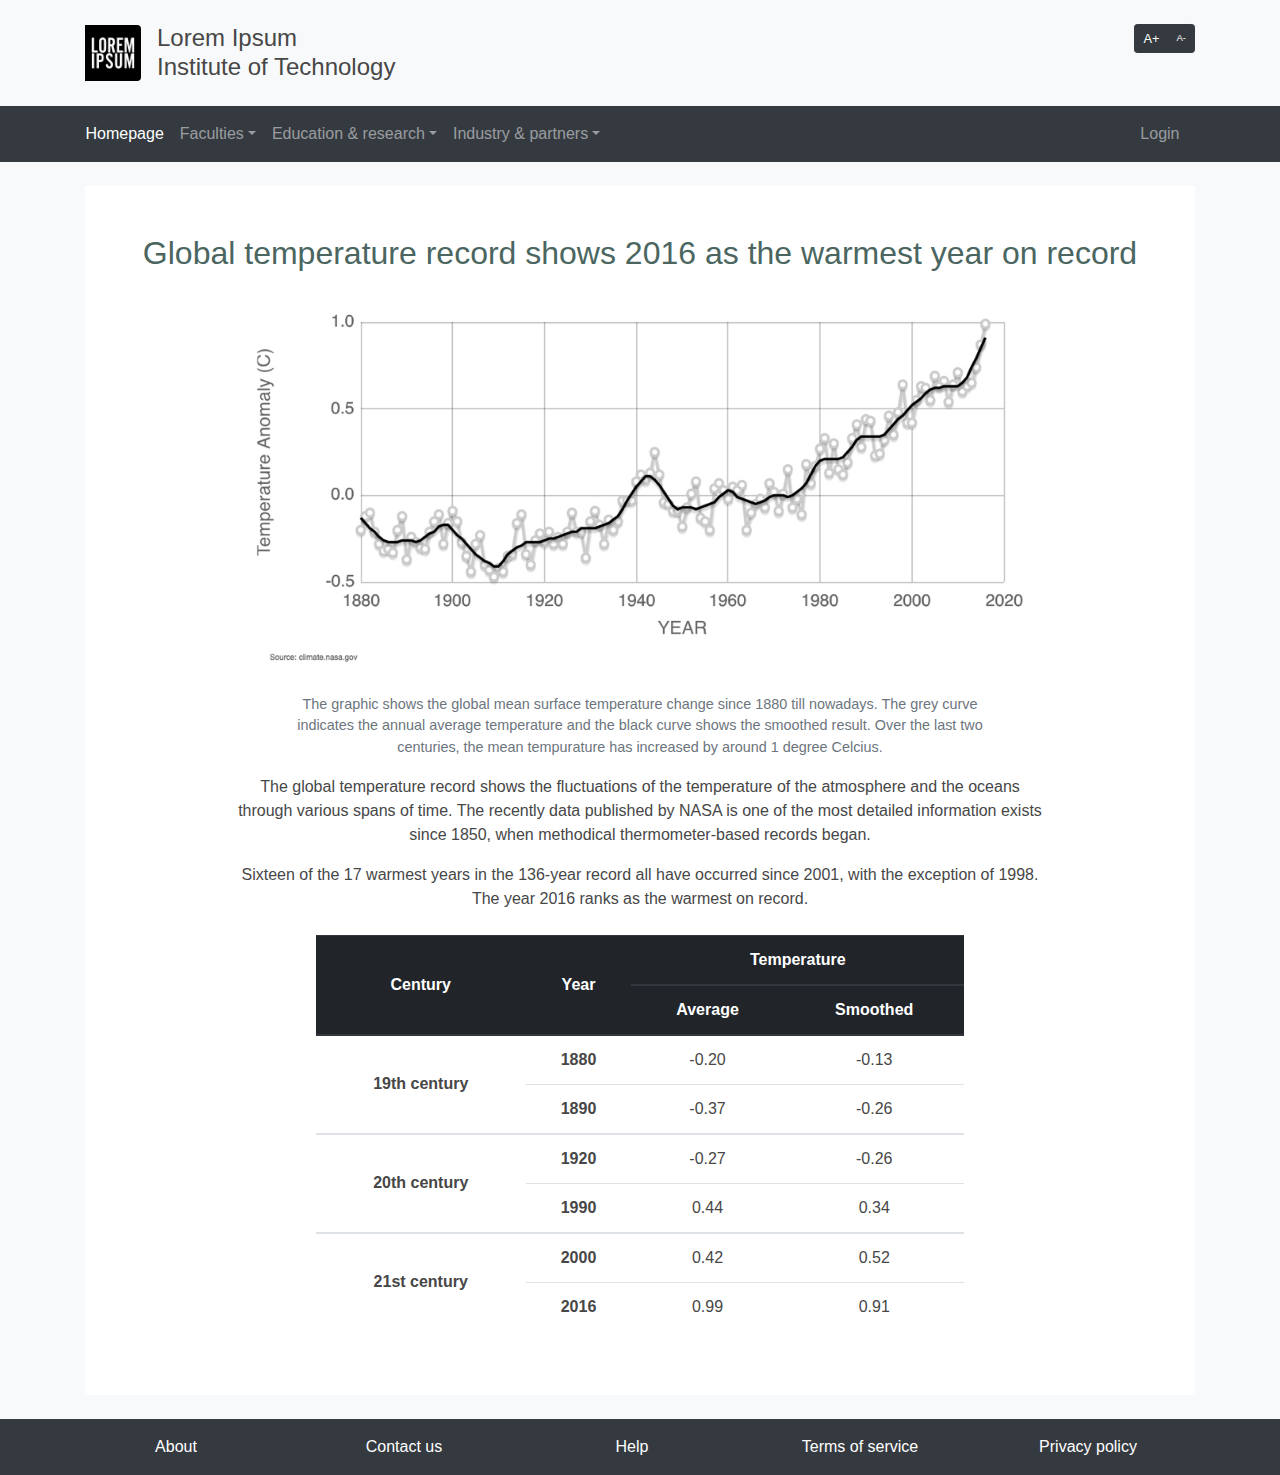
==== article.html @ 72063d02 "added the fixes for increase and decrease buttons to article, empty and index" ====
<!DOCTYPE html>
<html lang="en" id="root">

<head>
    <meta charset="UTF-8">
    <meta name="viewport" content="width=device-width, initial-scale=1, shrink-to-fit=no">
    <meta http-equiv="X-UA-Compatible" content="ie=edge">
    <title>Lorem Ipsum Institute of Technolgoy</title>
    <link href="./css/bootstrap.css" rel="stylesheet">
    <link href="./css/common.css" rel="stylesheet">
    <link href="./css/article.css" rel="stylesheet">
</head>

<body class="d-flex flex-column bg-light">
  <!--start of header section-->
  <header class="container-fluid d-none d-lg-block my-4 header" aria-label="Header of the website. Contains the logo image, name of the website and buttons for increasing and decreasing the font size.">
      <div class="container" role = "group">
        <div class="row no-gutters" role="group" >
          <!--start of the banner section-->
          <div class="col-8 media" role="banner" aria-label="A section with a logo and a heading.">
            <img role="img" alt="An image of a logo. White text Lorem ipsum on the black background."  class="align-self-center mr-3 rounded-right logo" src="./img/logo.jpg">
            <div role = "group" class="media-body align-self-center">
              <h1 aria-level="1" role = "heading" class="mb-0 title">
                Lorem Ipsum
                <br>Institute of Technology
              </h1>
            </div>
          </div>
          <!--end of the banner section-->
          <!--start of the buttons section-->
          <div role="group" class="col-4">
            <div role="group" class="btn-toolbar justify-content-end" >
              <div aria-label="A section with buttons to increase or decrease the font size" role = "group" class="btn-group btn-group-sm" >
                <button onclick="increase(this)" role = "button" aria-label="Button to increase the font size" class="btn btn-dark font-increase-button" id="font-increase-button">A+</button>
                <button onclick="decrease(this)" role = "button" aria-label="Button to decrease the font size" class="btn btn-dark font-decrease-button" id="font-decrease-button">A-</button>
              </div>
            </div>
          </div>
          <!--end of the buttons section-->
        </div>
      </div>
  </header>
  <!--end of header section-->
  <!-- Omnia's part-->
  <nav>
    <div class="container-fluid bg-dark nav" >
      <div class="container">
        <div class="navbar navbar-dark bg-dark navbar-expand-lg px-0">
          <div class="navbar-brand d-lg-none">
            <a class="nav-link" href="./index.html"><img class="rounded-right" src="./img/logo.jpg" width="40" height="40"></a>
          </div>
          <button class="navbar-toggler" type="button">
            <span class="navbar-toggler-icon"></span>
          </button>
          <div class="collapse navbar-collapse" id="nav-bar-content">
            <div class="navbar-nav mr-auto">
              <div class="nav-item">
                <a class="nav-link active" href="./index.html">Homepage</a>
              </div>
              <div class="nav-item dropdown">
                <a class="nav-link dropdown-toggle" href="#" id="nav-bar-faculties">Faculties</a>
                <div class="dropdown-menu">
                  <div>
                    <a class="dropdown-item" href="./empty.html?title=Applied+sciences">Applied sciences</a>
                  </div>
                  <div>
                    <a class="dropdown-item" href="./empty.html?title=Architecture+%26+planning">Architecture &amp; planning</a>
                  </div>
                  <div>
                    <a class="dropdown-item" href="./empty.html?title=Construction+%26+environment">Construction &amp; environment</a>
                  </div>
                  <div>
                    <a class="dropdown-item" href="./empty.html?title=Engineering">Engineering</a>
                  </div>
                  <div>
                    <a class="dropdown-item" href="./empty.html?title=Health+%26+social+sciences">Health &amp; social sciences</a>
                  </div>
                </div>
              </div>
              <div class="nav-item dropdown">
                <a class="nav-link dropdown-toggle" href="#" id="nav-bar-education">Education &amp; research</a>
                <div class="dropdown-menu">
                  <div>
                    <a class="dropdown-item" href="./empty.html?title=Bachelor">Bachelor</a>
                  </div>
                  <div>
                    <a class="dropdown-item" href="./empty.html?title=Master">Master</a>
                  </div>
                  <div>
                    <a class="dropdown-item" href="./empty.html?title=Continuing+education">Continuing education</a>
                  </div>
                  <div>
                    <a class="dropdown-item" href="./empty.html?title=Doctorate">Doctorate</a>
                  </div>
                </div>
              </div>
              <div class="nav-item dropdown">
                <a class="nav-link dropdown-toggle" href="#" id="nav-bar-industry">Industry &amp; partners</a>
                <div class="dropdown-menu">
                  <div>
                    <a class="dropdown-item" href="./empty.html?title=Public+relations">Public relations</a>
                  </div>
                  <div>
                    <a class="dropdown-item" href="./empty.html?title=Commercialization">Commercialization</a>
                  </div>
                  <div>
                    <a class="dropdown-item" href="./empty.html?title=Sponsors+%26+partners">Sponsors &amp; partners</a>
                  </div>
                </div>
              </div>
            </div>
            <div class="navbar-nav">
              <div class="nav-item">
                <a class="nav-link" href="./login.html">Login</a>
              </div>
            </div>
          </div>
        </div>
        <div class="d-lg-none">
          <div class="btn-toolbar justify-content-end">
            <div class="btn-group btn-group-sm">
              <button onclick="increase(this)" class="btn btn-dark text-white font-increase-button" id="font-increase-button-1" aria-label="Button for increasing font size">A+</button>
              <button onclick="decrease(this)" class="btn btn-dark text-white font-decrease-button" id="font-decrease-button-1" aria-label="Button for decreasing font size">A-</button>
            </div>
          </div>
        </div>
      </div>
    </div>
  </nav>


    <main role="main" aria-label="The main content of the article about the global temperature record" class="container mt-4 main" id="main">
        <div role="group" class="p-5 bg-white">
            <h1 aria-level="1" class="text-primary text-center mb-4 title">Global temperature record shows 2016 as the warmest year on record</h1>

            <figure role="group" aria-label="A section with an image and a caption of the image" class="text-center wrapper">
                <img src="./img/temperature.jpg" class="figure-img img-fluid"
                alt="Line chart of global average annual temperature">
                <figcaption>
                  <p aria-label="Image description (short)" class="figure-caption text-center px-5"> The graphic shows the global mean surface temperature change since 1880 till nowadays. The grey curve indicates
                      the annual average temperature and the black curve shows the smoothed result. Over the last two centuries,
                      the mean tempurature has increased by around 1 degree Celcius.</p>
                  <div aria-label="Image description (long)"<p> The global temperature record shows the fluctuations of the temperature of the atmosphere and the oceans through
                          various spans of time. The recently data published by NASA is one of the most detailed information exists
                          since 1850, when methodical thermometer-based records began.
                      </p>

                      <p>Sixteen of the 17 warmest years in the 136-year record all have occurred since 2001, with the exception of 1998.
                          The year 2016 ranks as the warmest on record.</p>
                  </div>
                  <div role="group" class="table-responsive mt-4 wrapper">
                          <table class="table text-center" aria-label="Values on the image in a table format">
                              <colgroup span="2"></colgroup>
                              <thead class="thead-dark">
                                  <tr>
                                      <th class="align-middle" rowspan="2" scope="col">Century</th>
                                      <th class="align-middle" rowspan="2" scope="col">Year</th>
                                      <th class="align-middle" colspan="2" scope="colgroup">Temperature</th>
                                  </tr>
                                  <tr>
                                      <th class="align-middle" scope="col">Average</th>
                                      <th class="align-middle" scope="col">Smoothed</th>
                                  </tr>
                              </thead>
                              <tbody>
                                  <tr>
                                      <th class="align-middle" rowspan="2" scope="rowgroup">19th century</th>
                                      <th scope="row">1880</th>
                                      <td>-0.20</td>
                                      <td>-0.13</td>
                                  </tr>
                                  <tr>
                                      <th scope="row">1890</th>
                                      <td>-0.37</td>
                                      <td>-0.26</td>
                                  </tr>
                              </tbody>
                              <tbody>
                                  <tr>
                                      <th class="align-middle" rowspan="2" scope="rowgroup">20th century</th>
                                      <th scope="row">1920</th>
                                      <td>-0.27</td>
                                      <td>-0.26</td>
                                  </tr>
                                  <tr>
                                      <th scope="row">1990</th>
                                      <td>0.44</td>
                                      <td>0.34</td>
                                  </tr>
                              </tbody>
                              <tbody>
                                  <tr>
                                      <th class="align-middle" rowspan="2" scope="rowgroup">21st century</th>
                                      <th scope="row">2000</th>
                                      <td>0.42</td>
                                      <td>0.52</td>
                                  </tr>
                                  <tr>
                                      <th scope="row">2016</th>
                                      <td>0.99</td>
                                      <td>0.91</td>
                                  </tr>
                              </tbody>
                          </table>
                      </div>
                </figcaption>
            </figure>
        </div>
    </main>

    <footer role ="contentinfo" aria-label="The footer of the website">
      <div class="container-fluid bg-dark mt-4 footer" role="group">
        <div class="container text-center py-3" role="group">
          <div class="row justify-content-around" role="group">
            <a role = "link" class="col-12 col-md mr-3 text-white" href="./empty.html?title=About">About</a>
            <a role = "link" class="col-12 col-md mr-3 text-white" href="./empty.html?title=Contact+us">Contact us</a>
            <a role = "link" class="col-12 col-md mr-3 text-white" href="./empty.html?title=Help">Help</a>
            <a role = "link" class="col-12 col-md mr-3 text-white" href="./empty.html?title=Terms+of+services">Terms of service</a>
            <a role = "link" class="col-12 col-md mr-3 text-white" href="./empty.html?title=Privacy+policy">Privacy policy</a>
          </div>
        </div>
      </div>
    </footer>

    <script type="text/javascript" src="./js/jquery.js"></script>
    <script type="text/javascript" src="./js/popper.js"></script>
    <script type="text/javascript" src="./js/bootstrap.js"></script>
    <script type="text/javascript" src="./js/common.js"></script>
    <script type="text/javascript" src="./js/article.js"></script>
</body>

</html>
---- css/common.css ----
html {
    font-size: 1rem
}

body,
html {
    height: 100%
}

body a,
body div,
body p {
    color: #474747
}

body a:hover {
    color: #121212
}

ul {
  list-style-type : none;
  padding: 0;
}

.title {
    font-size: 2rem;
    font-weight: 100
}

.subtitle {
    font-size: 1.2rem
}

.header .logo {
    height: 3.5rem;
    width: 3.5rem
}

.header .title {
    font-size: 1.5rem;
    line-height: 1.8rem
}

.header .font-increase-button,
.nav .font-increase-button {
    font-size: .8rem
}

.header .font-decrease-button,
.nav .font-decrease-button {
    font-size: .6rem
}

.footer,
.header,
.nav {
    flex: 0 0 auto
}

.main {
    flex: 1 0 auto
}
h2 {
  font-size: 1.05rem;
}
---- css/article.css ----
.main .wrapper {
    margin: auto;
    width: 80%
}
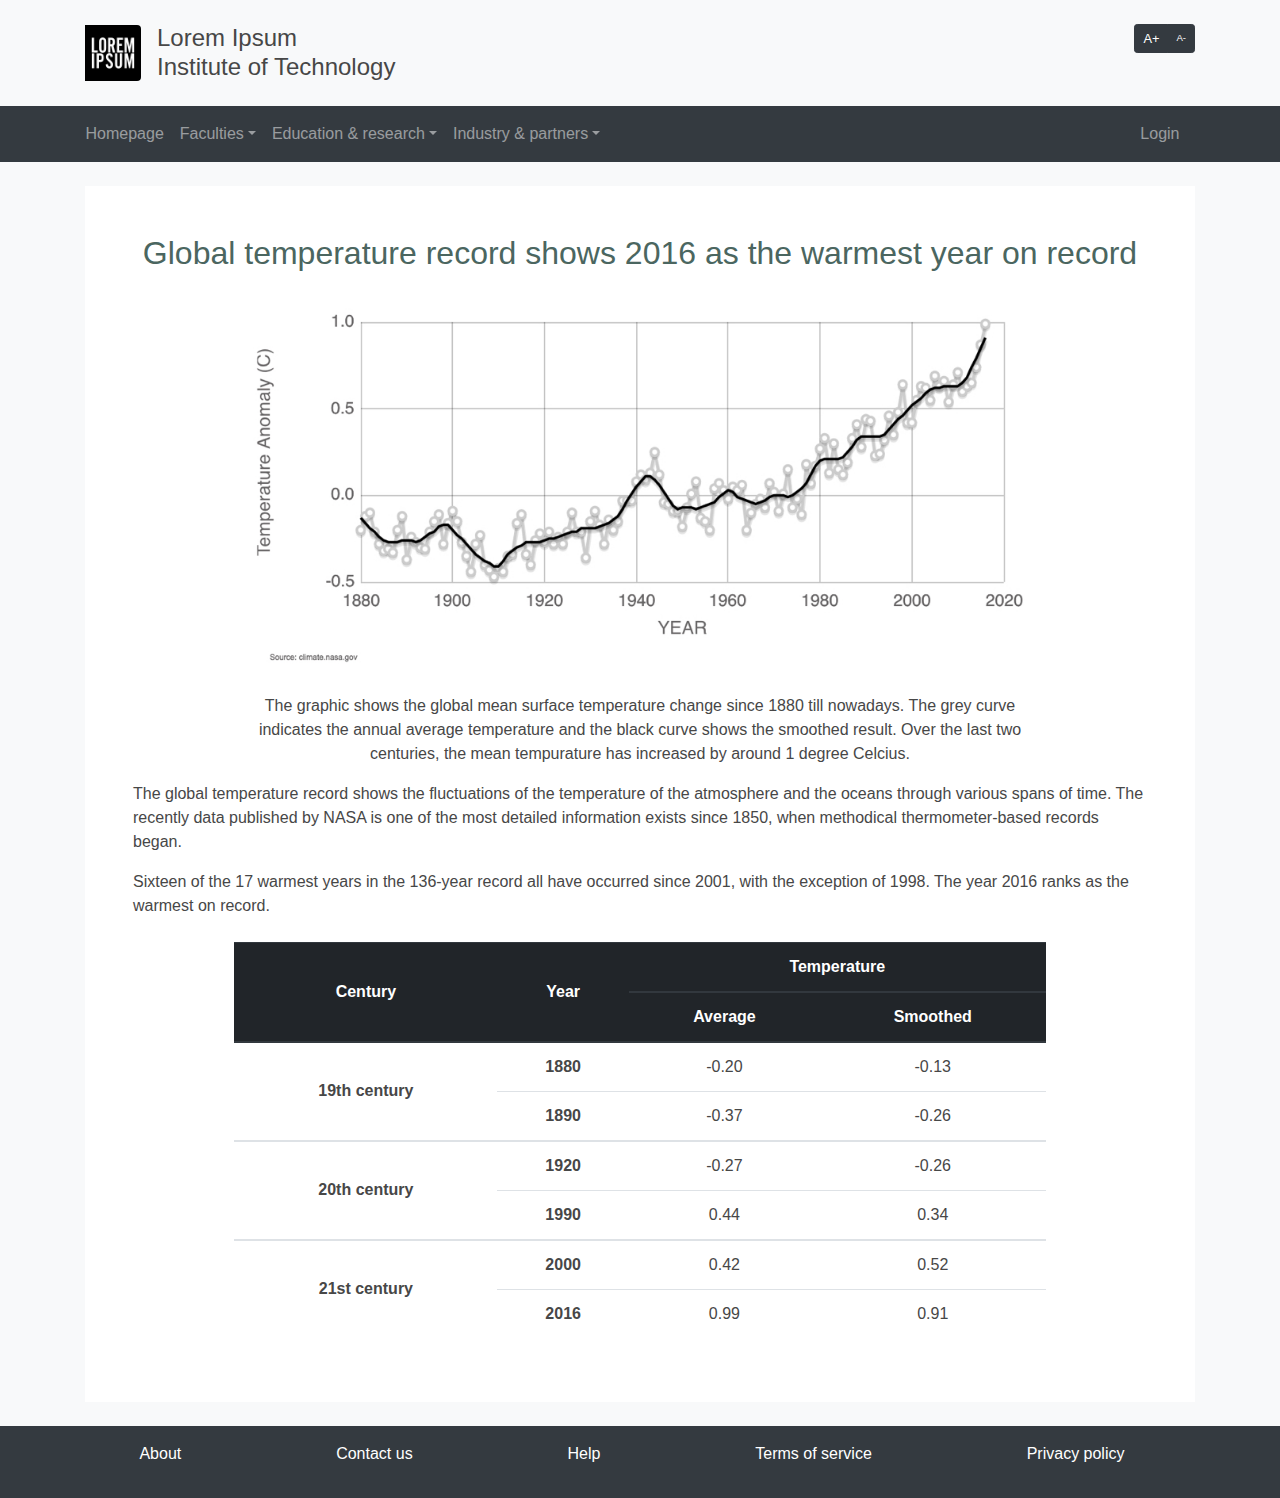
==== commit 1c1a7023: "menu and footer copied" ====
--- a/article.html
+++ b/article.html
@@ -42,92 +42,110 @@
   </header>
   <!--end of header section-->
   <!-- Omnia's part-->
-  <nav>
-    <div class="container-fluid bg-dark nav" >
-      <div class="container">
-        <div class="navbar navbar-dark bg-dark navbar-expand-lg px-0">
-          <div class="navbar-brand d-lg-none">
-            <a class="nav-link" href="./index.html"><img class="rounded-right" src="./img/logo.jpg" width="40" height="40"></a>
-          </div>
-          <button class="navbar-toggler" type="button">
+  <nav role="navigation" aria-label="Main navigation">
+    <div role="group" class="container-fluid bg-dark nav">
+      <div role="group" class="container">
+        <div role="group" class="navbar navbar-dark bg-dark navbar-expand-lg px-0">
+          <div role="menubar" class="navbar-brand d-lg-none">
+            <a role="link" class="nav-link" href="./index.html"><img role="img" alt="logo" class="rounded-right" src="./img/logo.jpg" width="40" height="40"></a>
+          </div>
+
+          <button role="menuitem" class="navbar-toggler" type="button">
             <span class="navbar-toggler-icon"></span>
           </button>
-          <div class="collapse navbar-collapse" id="nav-bar-content">
-            <div class="navbar-nav mr-auto">
-              <div class="nav-item">
-                <a class="nav-link active" href="./index.html">Homepage</a>
-              </div>
-              <div class="nav-item dropdown">
-                <a class="nav-link dropdown-toggle" href="#" id="nav-bar-faculties">Faculties</a>
-                <div class="dropdown-menu">
-                  <div>
-                    <a class="dropdown-item" href="./empty.html?title=Applied+sciences">Applied sciences</a>
-                  </div>
-                  <div>
-                    <a class="dropdown-item" href="./empty.html?title=Architecture+%26+planning">Architecture &amp; planning</a>
-                  </div>
-                  <div>
-                    <a class="dropdown-item" href="./empty.html?title=Construction+%26+environment">Construction &amp; environment</a>
-                  </div>
-                  <div>
-                    <a class="dropdown-item" href="./empty.html?title=Engineering">Engineering</a>
-                  </div>
-                  <div>
-                    <a class="dropdown-item" href="./empty.html?title=Health+%26+social+sciences">Health &amp; social sciences</a>
-                  </div>
-                </div>
-              </div>
-              <div class="nav-item dropdown">
-                <a class="nav-link dropdown-toggle" href="#" id="nav-bar-education">Education &amp; research</a>
-                <div class="dropdown-menu">
-                  <div>
-                    <a class="dropdown-item" href="./empty.html?title=Bachelor">Bachelor</a>
-                  </div>
-                  <div>
-                    <a class="dropdown-item" href="./empty.html?title=Master">Master</a>
-                  </div>
-                  <div>
-                    <a class="dropdown-item" href="./empty.html?title=Continuing+education">Continuing education</a>
-                  </div>
-                  <div>
-                    <a class="dropdown-item" href="./empty.html?title=Doctorate">Doctorate</a>
-                  </div>
-                </div>
-              </div>
-              <div class="nav-item dropdown">
-                <a class="nav-link dropdown-toggle" href="#" id="nav-bar-industry">Industry &amp; partners</a>
-                <div class="dropdown-menu">
-                  <div>
-                    <a class="dropdown-item" href="./empty.html?title=Public+relations">Public relations</a>
-                  </div>
-                  <div>
-                    <a class="dropdown-item" href="./empty.html?title=Commercialization">Commercialization</a>
-                  </div>
-                  <div>
-                    <a class="dropdown-item" href="./empty.html?title=Sponsors+%26+partners">Sponsors &amp; partners</a>
-                  </div>
-                </div>
-              </div>
-            </div>
-            <div class="navbar-nav">
-              <div class="nav-item">
-                <a class="nav-link" href="./login.html">Login</a>
-              </div>
-            </div>
-          </div>
-        </div>
+
+          <div role="group" class="collapse navbar-collapse" id="nav-bar-content">
+            <ul role="menubar" class="navbar-nav mr-auto">
+
+              <li role="menuitem" class="nav-item">
+                <a role="link" class="nav-link" href="./index.html">Homepage</a>
+              </li>
+
+              <li class="nav-item dropdown">
+                <a tabindex="0"
+                   aria-haspopup="true"
+                   aria-expanded="false"
+                   role="menuitem"
+                   class="nav-link dropdown-toggle"
+                   href="#"
+                   id="nav-bar-faculties">
+                Faculties</a>
+                <ul
+                  aria-activedescendant="nav-bar-faculties"
+                  role="menu"
+                  class="dropdown-menu"
+                  aria-labelledby="nav-bar-faculties">
+                  <li role="none">
+                    <a  role="menuitem" class="dropdown-item" href="./empty.html?title=Applied+sciences">Applied sciences</a>
+                  </li>
+                  <li role="none">
+                    <a  role="menuitem" class="dropdown-item" href="./empty.html?title=Architecture+%26+planning">Architecture &amp; planning</a>
+                  </li>
+                  <li role="none">
+                    <a  role="menuitem" class="dropdown-item" href="./empty.html?title=Construction+%26+environment">Construction &amp; environment</a>
+                  </li>
+                  <li role="none">
+                    <a  role="menuitem" class="dropdown-item" href="./empty.html?title=Engineering">Engineering</a>
+                  </li>
+                  <li role="none">
+                    <a  role="menuitem" class="dropdown-item" href="./empty.html?title=Health+%26+social+sciences">Health &amp; social sciences</a>
+                  </li>
+                </ul>
+              </li>
+
+              <li class="nav-item dropdown">
+                <a tabindex="0" aria-haspopup="true" aria-expanded="false" role="menuitem" class="nav-link dropdown-toggle" href="#" id="nav-bar-education">Education &amp; research</a>
+                <ul tabindex="-1" aria-activedescendant="nav-bar-education" role="menu" class="dropdown-menu" aria-labelledby="nav-bar-education">
+                  <li role="none">
+                    <a role="menuitem" class="dropdown-item" href="./empty.html?title=Bachelor">Bachelor</a>
+                  </li>
+                  <li role="none">
+                    <a role="menuitem" class="dropdown-item" href="./empty.html?title=Master">Master</a>
+                  </li>
+                  <li role="none">
+                    <a role="menuitem" class="dropdown-item" href="./empty.html?title=Continuing+education">Continuing education</a>
+                  </li>
+                  <li role="none">
+                    <a role="menuitem" class="dropdown-item" href="./empty.html?title=Doctorate">Doctorate</a>
+                  </li>
+                </ul>
+              </li>
+
+              <li class="nav-item dropdown">
+                <a tabindex="0" aria-haspopup="true" aria-expanded="false" role="menuitem" class="nav-link dropdown-toggle" href="#" id="nav-bar-industry">Industry &amp; partners</a>
+                <ul tabindex="-1" aria-activedescendant="nav-bar-industry" role="menu" class="dropdown-menu" aria-labelledby="nav-bar-industry">
+                  <li role="none">
+                    <a role="menuitem" class="dropdown-item" href="./empty.html?title=Public+relations">Public relations</a>
+                  </li>
+                  <li role="none">
+                    <a role="menuitem" class="dropdown-item" href="./empty.html?title=Commercialization">Commercialization</a>
+                  </li>
+                  <li role="none">
+                    <a role="menuitem" class="dropdown-item" href="./empty.html?title=Sponsors+%26+partners">Sponsors &amp; partners</a>
+                  </li>
+                </ul>
+          </div>
+          </li>
+
+          <li class="navbar-nav">
+            <div class="nav-item">
+              <a class="nav-link" href="./login.html">Login</a>
+            </div>
+          </li>
+          </ul>
+        </div>
+
         <div class="d-lg-none">
           <div class="btn-toolbar justify-content-end">
             <div class="btn-group btn-group-sm">
-              <button onclick="increase(this)" class="btn btn-dark text-white font-increase-button" id="font-increase-button-1" aria-label="Button for increasing font size">A+</button>
-              <button onclick="decrease(this)" class="btn btn-dark text-white font-decrease-button" id="font-decrease-button-1" aria-label="Button for decreasing font size">A-</button>
+              <button role="button" onclick="increase(this)" class="btn btn-dark text-white font-increase-button" id="font-increase-button-1" aria-label="Button for increasing font size">A+</button>
+              <button role="button" onclick="decrease(this)" class="btn btn-dark text-white font-decrease-button" id="font-decrease-button-1" aria-label="Button for decreasing font size">A-</button>
             </div>
           </div>
         </div>
       </div>
     </div>
   </nav>
-
 
     <main role="main" aria-label="The main content of the article about the global temperature record" class="container mt-4 main" id="main">
         <div role="group" class="p-5 bg-white">
@@ -137,18 +155,12 @@
                 <img src="./img/temperature.jpg" class="figure-img img-fluid"
                 alt="Line chart of global average annual temperature">
                 <figcaption>
-                  <p aria-label="Image description (short)" class="figure-caption text-center px-5"> The graphic shows the global mean surface temperature change since 1880 till nowadays. The grey curve indicates
+                  <h2 class="sr-only">Overview</h2>
+                  <p> The graphic shows the global mean surface temperature change since 1880 till nowadays. The grey curve indicates
                       the annual average temperature and the black curve shows the smoothed result. Over the last two centuries,
                       the mean tempurature has increased by around 1 degree Celcius.</p>
-                  <div aria-label="Image description (long)"<p> The global temperature record shows the fluctuations of the temperature of the atmosphere and the oceans through
-                          various spans of time. The recently data published by NASA is one of the most detailed information exists
-                          since 1850, when methodical thermometer-based records began.
-                      </p>
-
-                      <p>Sixteen of the 17 warmest years in the 136-year record all have occurred since 2001, with the exception of 1998.
-                          The year 2016 ranks as the warmest on record.</p>
-                  </div>
-                  <div role="group" class="table-responsive mt-4 wrapper">
+                  <h2 class="sr-only">Values</h2>
+                  <div class="sr-only" role="group" class="table-responsive mt-4 wrapper">
                           <table class="table text-center" aria-label="Values on the image in a table format">
                               <colgroup span="2"></colgroup>
                               <thead class="thead-dark">
@@ -202,22 +214,86 @@
                                   </tr>
                               </tbody>
                           </table>
-                      </div>
+                  </div>
                 </figcaption>
             </figure>
+
+            <p> The global temperature record shows the fluctuations of the temperature of the atmosphere and the oceans through
+                       various spans of time. The recently data published by NASA is one of the most detailed information exists
+                       since 1850, when methodical thermometer-based records began.
+            </p>
+
+            <p>Sixteen of the 17 warmest years in the 136-year record all have occurred since 2001, with the exception of 1998.
+                       The year 2016 ranks as the warmest on record.
+            </p>
+            <div role="group" class="table-responsive mt-4 wrapper">
+                    <table class="table text-center" aria-label="Values on the image in a table format">
+                        <colgroup span="2"></colgroup>
+                        <thead class="thead-dark">
+                            <tr>
+                                <th class="align-middle" rowspan="2" scope="col">Century</th>
+                                <th class="align-middle" rowspan="2" scope="col">Year</th>
+                                <th class="align-middle" colspan="2" scope="colgroup">Temperature</th>
+                            </tr>
+                            <tr>
+                                <th class="align-middle" scope="col">Average</th>
+                                <th class="align-middle" scope="col">Smoothed</th>
+                            </tr>
+                        </thead>
+                        <tbody>
+                            <tr>
+                                <th class="align-middle" rowspan="2" scope="rowgroup">19th century</th>
+                                <th scope="row">1880</th>
+                                <td>-0.20</td>
+                                <td>-0.13</td>
+                            </tr>
+                            <tr>
+                                <th scope="row">1890</th>
+                                <td>-0.37</td>
+                                <td>-0.26</td>
+                            </tr>
+                        </tbody>
+                        <tbody>
+                            <tr>
+                                <th class="align-middle" rowspan="2" scope="rowgroup">20th century</th>
+                                <th scope="row">1920</th>
+                                <td>-0.27</td>
+                                <td>-0.26</td>
+                            </tr>
+                            <tr>
+                                <th scope="row">1990</th>
+                                <td>0.44</td>
+                                <td>0.34</td>
+                            </tr>
+                        </tbody>
+                        <tbody>
+                            <tr>
+                                <th class="align-middle" rowspan="2" scope="rowgroup">21st century</th>
+                                <th scope="row">2000</th>
+                                <td>0.42</td>
+                                <td>0.52</td>
+                            </tr>
+                            <tr>
+                                <th scope="row">2016</th>
+                                <td>0.99</td>
+                                <td>0.91</td>
+                            </tr>
+                        </tbody>
+                    </table>
+            </div>
         </div>
     </main>
 
-    <footer role ="contentinfo" aria-label="The footer of the website">
+    <footer role="contentinfo" aria-label="The footer of the website" id = "footer">
       <div class="container-fluid bg-dark mt-4 footer" role="group">
         <div class="container text-center py-3" role="group">
-          <div class="row justify-content-around" role="group">
-            <a role = "link" class="col-12 col-md mr-3 text-white" href="./empty.html?title=About">About</a>
-            <a role = "link" class="col-12 col-md mr-3 text-white" href="./empty.html?title=Contact+us">Contact us</a>
-            <a role = "link" class="col-12 col-md mr-3 text-white" href="./empty.html?title=Help">Help</a>
-            <a role = "link" class="col-12 col-md mr-3 text-white" href="./empty.html?title=Terms+of+services">Terms of service</a>
-            <a role = "link" class="col-12 col-md mr-3 text-white" href="./empty.html?title=Privacy+policy">Privacy policy</a>
-          </div>
+          <ul class="row justify-content-around" role="group">
+            <li><a role="link" class="col-12 col-md mr-3 text-white" href="./empty.html?title=About">About</a></li>
+            <li><a role="link" class="col-12 col-md mr-3 text-white" href="./empty.html?title=Contact+us">Contact us</a></li>
+            <li><a role="link" class="col-12 col-md mr-3 text-white" href="./empty.html?title=Help">Help</a></li>
+            <li><a role="link" class="col-12 col-md mr-3 text-white" href="./empty.html?title=Terms+of+services">Terms of service</a></li>
+            <li><a role="link" class="col-12 col-md mr-3 text-white" href="./empty.html?title=Privacy+policy">Privacy policy</a></li>
+          </ul>
         </div>
       </div>
     </footer>
--- a/css/common.css
+++ b/css/common.css
@@ -1,3 +1,23 @@
+
+.dropdown-item.focus,
+.dropdown-item:focus,
+.dropdown-item.hover,
+.dropdown-item:hover,
+.dropdown-item.active,
+.dropdown-item:active {
+    color: #fff;
+    text-decoration: underline;
+    background-color: #4b6660
+}
+
+
+.nav-link:focus, .nav-link.focus, .nav-link.active, .nav-link:hover {
+  color: black !important;
+  background-color: #e0e2e1;
+  text-decoration: underline;
+  font-weight: bold;
+}
+
 html {
     font-size: 1rem
 }
@@ -14,7 +34,8 @@
 }
 
 body a:hover {
-    color: #121212
+    text-decoration: underline;
+    color: #484848
 }
 
 ul {
